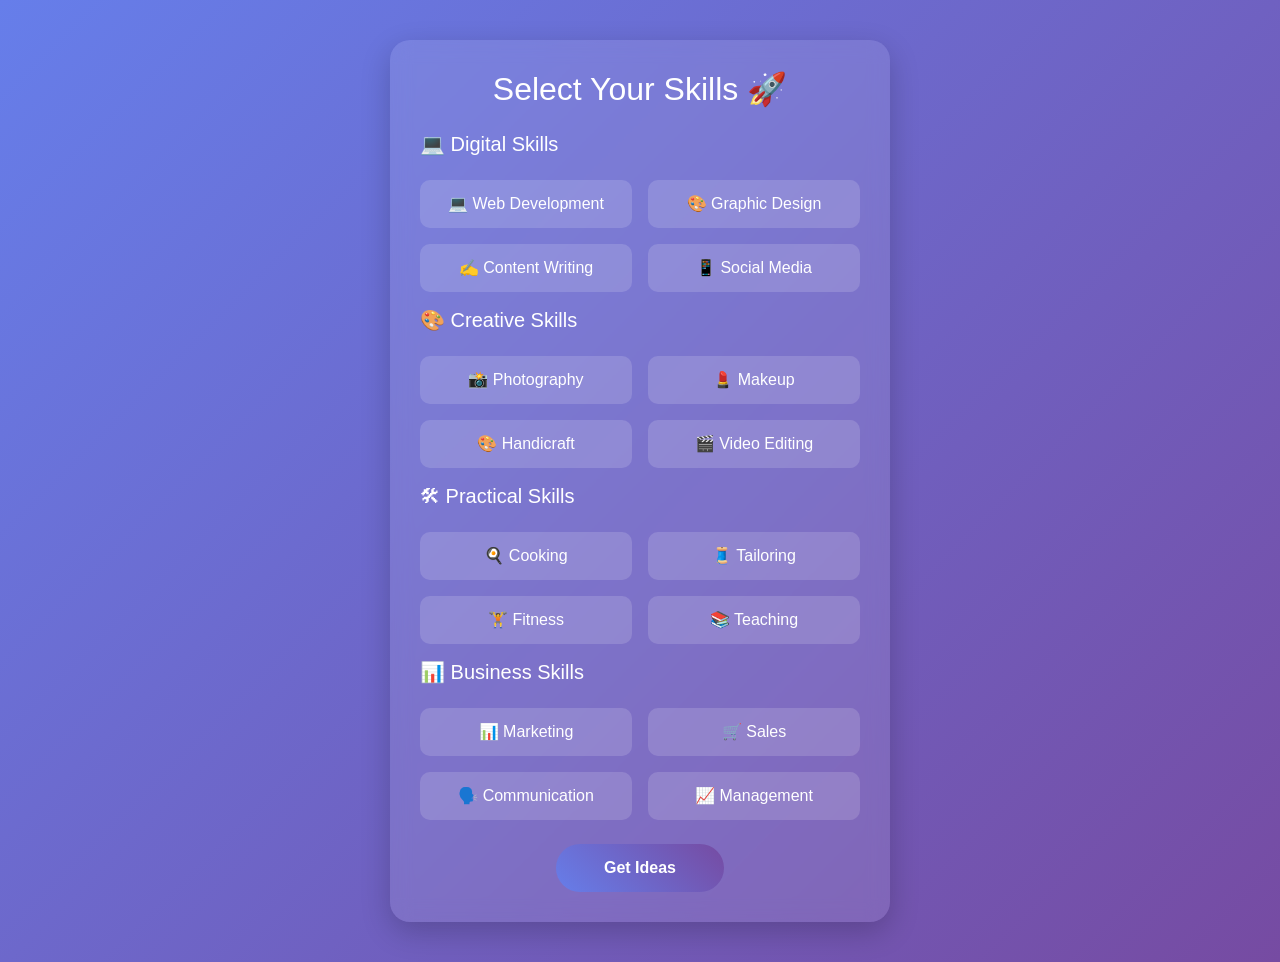
==== frontend/dashboard.html @ 8f5f4b8c "Initial commit" ====
<!DOCTYPE html>
<html lang="en">
<head>
  <meta charset="UTF-8">
  <title>Dashboard</title>

  <link href="https://cdn.jsdelivr.net/npm/bootstrap@5.3.0/dist/css/bootstrap.min.css" rel="stylesheet">
  <link rel="stylesheet" href="styles.css">
</head>

<body>

<div class="container py-5">

  <h2 class="text-center mb-5">Your Dashboard 📊</h2>

  <!-- Selected Idea -->
  <div class="dashboard-box mb-4">
    <h4>Selected Skill</h4>
    <p id="selectedSkill"></p>
  </div>

  <!-- Progress -->
  <div class="dashboard-box mb-4">
    <h4>Progress</h4>
    <div class="progress">
      <div id="progressBar" class="progress-bar" style="width: 0%">0%</div>
    </div>
  </div>

  <!-- Steps -->
  <div class="dashboard-box">
    <h4>Steps</h4>
    <div id="stepsContainer"></div>
  </div>
  <button onclick="logout()" class="btn btn-danger">
  Logout
</button>

</div>

<script src="script.js"></script>

</body>
</html>
---- frontend/styles.css ----
body {
    overflow-y: auto;
  font-family: 'Segoe UI', sans-serif;
  margin: 0;
}

/* HERO */
.hero {
  height: 90vh;
  background: linear-gradient(135deg, #667eea, #764ba2);
  color: white;
}

/* Gradient Text */
.gradient-text {
  background: linear-gradient(to right, #ffffff, #dff9fb);
  -webkit-background-clip: text;
  -webkit-text-fill-color: transparent;
}

/* BUTTON FIX (CLEAN) */
.btn-primary {
  background: linear-gradient(45deg, #667eea, #764ba2);
  border: none;
  border-radius: 30px;
  padding: 12px 30px;
  font-weight: 600;
  transition: 0.3s;
}

.btn-primary:hover {
  transform: scale(1.05);
}

/* Outline Button */
.btn-outline-light {
  border-radius: 30px;
  padding: 12px 30px;
}

/* FEATURES */
.features {
  background: #f8f9fa;
  padding: 80px 0;
}

/* CARDS */
.feature-card {
  background: white;
  border-radius: 20px;
  padding: 30px;
  transition: 0.3s;
  box-shadow: 0 5px 20px rgba(0,0,0,0.1);
}

.feature-card:hover {
  transform: translateY(-10px);
}

/* ICON */
.icon {
  font-size: 40px;
  margin-bottom: 10px;
}
/* ================= LOGIN PAGE ================= */

.login-section {
  height: 100vh;
  background: linear-gradient(135deg, #667eea, #764ba2);
}

/* Glass effect */
.login-box {
  background: rgba(255, 255, 255, 0.15);
  padding: 40px;
  border-radius: 20px;
  backdrop-filter: blur(10px);
  width: 350px;
  color: white;
  box-shadow: 0 10px 30px rgba(0,0,0,0.2);
}

/* Input styling */
.login-box input {
  border-radius: 10px;
  padding: 10px;
}
.card {
  border-radius: 15px;
  transition: 0.3s;
}

.card:hover {
  transform: translateY(-10px);
}
/* ================= SKILL PAGE ================= */

.skill-section {
  min-height: 100vh;
  padding: 40px 0;
  background: linear-gradient(135deg, #667eea, #764ba2);
}

.skill-box {
  background: rgba(255,255,255,0.1);
   padding-bottom: 50px;
  padding: 30px;
  border-radius: 20px;
  backdrop-filter: blur(10px);
  width: 100%;
  max-width: 500px;
  color: white;
  box-shadow: 0 10px 30px rgba(0,0,0,0.2);
}

/* Skill Card */
.skill-card {
  background: rgba(255,255,255,0.15);
  padding: 12px;
  border-radius: 10px;
  text-align: center;
  cursor: pointer;
  transition: 0.3s;
}

.skill-card:hover {
  background: rgba(255,255,255,0.3);
  transform: scale(1.05);
}

/* Active */
.skill-card.active {
  background: white;
  color: #764ba2;
  font-weight: bold;
}

/* ================= IDEA CARDS ================= */

.idea-card {
  background: white;
  padding: 25px;
  border-radius: 20px;
  transition: 0.4s;
  box-shadow: 0 10px 25px rgba(0,0,0,0.1);
  text-align: center;
}

.idea-card:hover {
  transform: translateY(-12px) scale(1.03);
  box-shadow: 0 20px 40px rgba(0,0,0,0.2);
}

.idea-card h5 {
  font-weight: 600;
  margin-bottom: 10px;
}

.idea-card p {
  color: #666;
}

/* ================= ROADMAP ================= */

.roadmap-step {
  background: white;
  padding: 20px;
  margin-bottom: 15px;
  border-radius: 15px;
  box-shadow: 0 5px 15px rgba(0,0,0,0.1);
  transition: 0.3s;
}

.roadmap-step:hover {
  transform: translateX(10px);
}

/* ================= DASHBOARD ================= */

.dashboard-box {
  background: white;
  padding: 20px;
  border-radius: 15px;
  box-shadow: 0 5px 15px rgba(0,0,0,0.1);
}
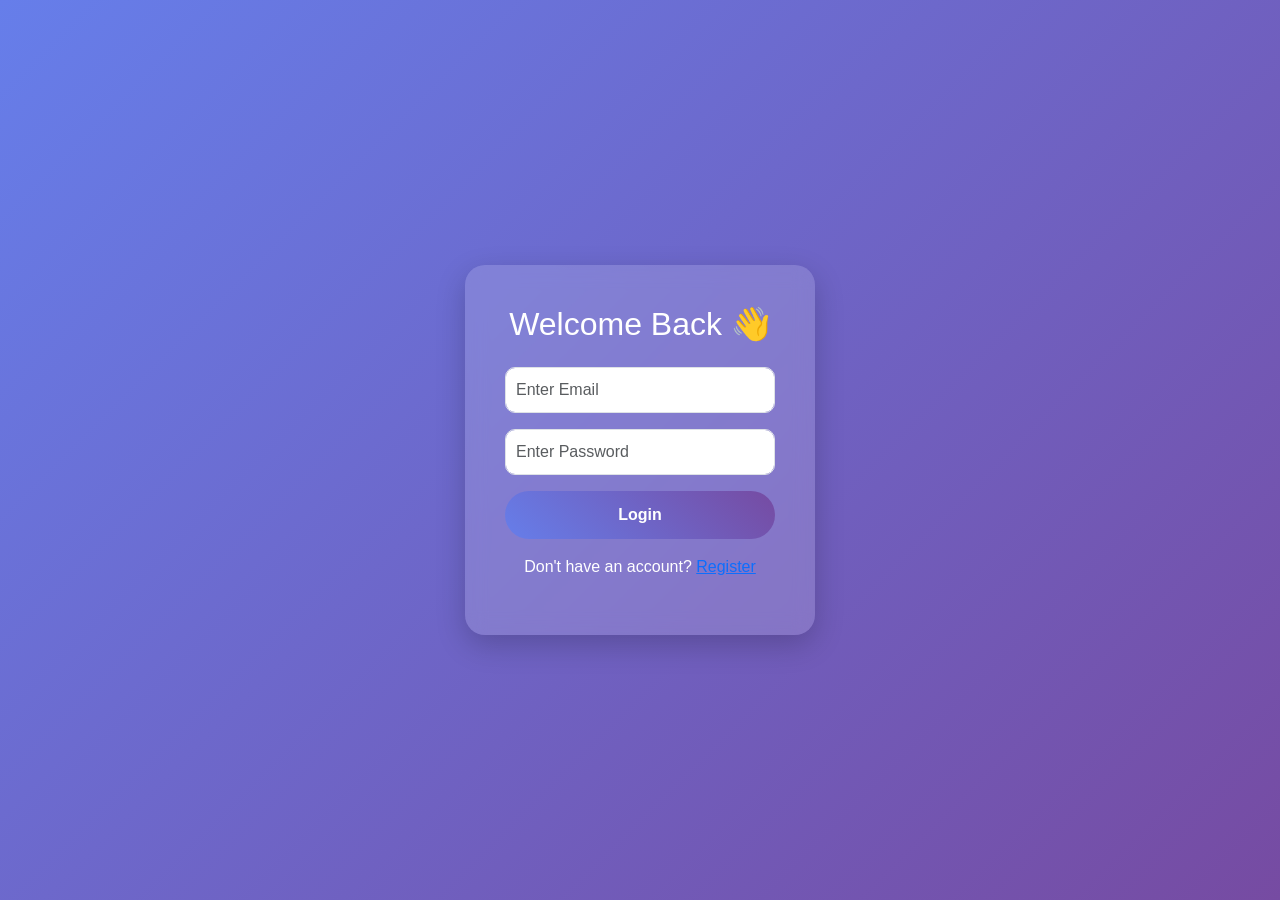
==== commit a0599686: "final dashboard + roadmap fix" ====
--- a/frontend/dashboard.html
+++ b/frontend/dashboard.html
@@ -5,41 +5,50 @@
   <title>Dashboard</title>
 
   <link href="https://cdn.jsdelivr.net/npm/bootstrap@5.3.0/dist/css/bootstrap.min.css" rel="stylesheet">
-  <link rel="stylesheet" href="styles.css">
 </head>
 
-<body>
+<body class="bg-light">
 
-<div class="container py-5">
+<div class="container py-5 text-center">
 
-  <h2 class="text-center mb-5">Your Dashboard 📊</h2>
+  <h1 class="mb-4">Welcome to Dashboard 🎉</h1>
 
-  <!-- Selected Idea -->
-  <div class="dashboard-box mb-4">
-    <h4>Selected Skill</h4>
-    <p id="selectedSkill"></p>
-  </div>
+  <!-- 🔥 ROADMAP SHOW HERE -->
+  <div id="dashboardContent" class="mb-4"></div>
 
-  <!-- Progress -->
-  <div class="dashboard-box mb-4">
-    <h4>Progress</h4>
-    <div class="progress">
-      <div id="progressBar" class="progress-bar" style="width: 0%">0%</div>
-    </div>
-  </div>
-
-  <!-- Steps -->
-  <div class="dashboard-box">
-    <h4>Steps</h4>
-    <div id="stepsContainer"></div>
-  </div>
-  <button onclick="logout()" class="btn btn-danger">
-  Logout
-</button>
+  <!-- Logout Button -->
+  <button onclick="logout()" class="btn btn-danger">Logout</button>
 
 </div>
 
-<script src="script.js"></script>
+<script>
+const token = localStorage.getItem("token");
+
+if (!token) {
+  alert("Please login first ❌");
+  window.location.href = "login.html";
+}
+
+// 🔥 SHOW SELECTED SKILL
+const skill = localStorage.getItem("selectedSkill");
+
+const content = document.getElementById("dashboardContent");
+
+if(skill){
+  content.innerHTML = `
+    <h3>Your Selected Skill:</h3>
+    <p class="fs-4 text-primary">${skill}</p>
+  `;
+} else {
+  content.innerHTML = `<p class="text-danger">No skill selected ❌</p>`;
+}
+
+// logout
+function logout() {
+  localStorage.removeItem("token");
+  window.location.href = "login.html";
+}
+</script>
 
 </body>
 </html>
